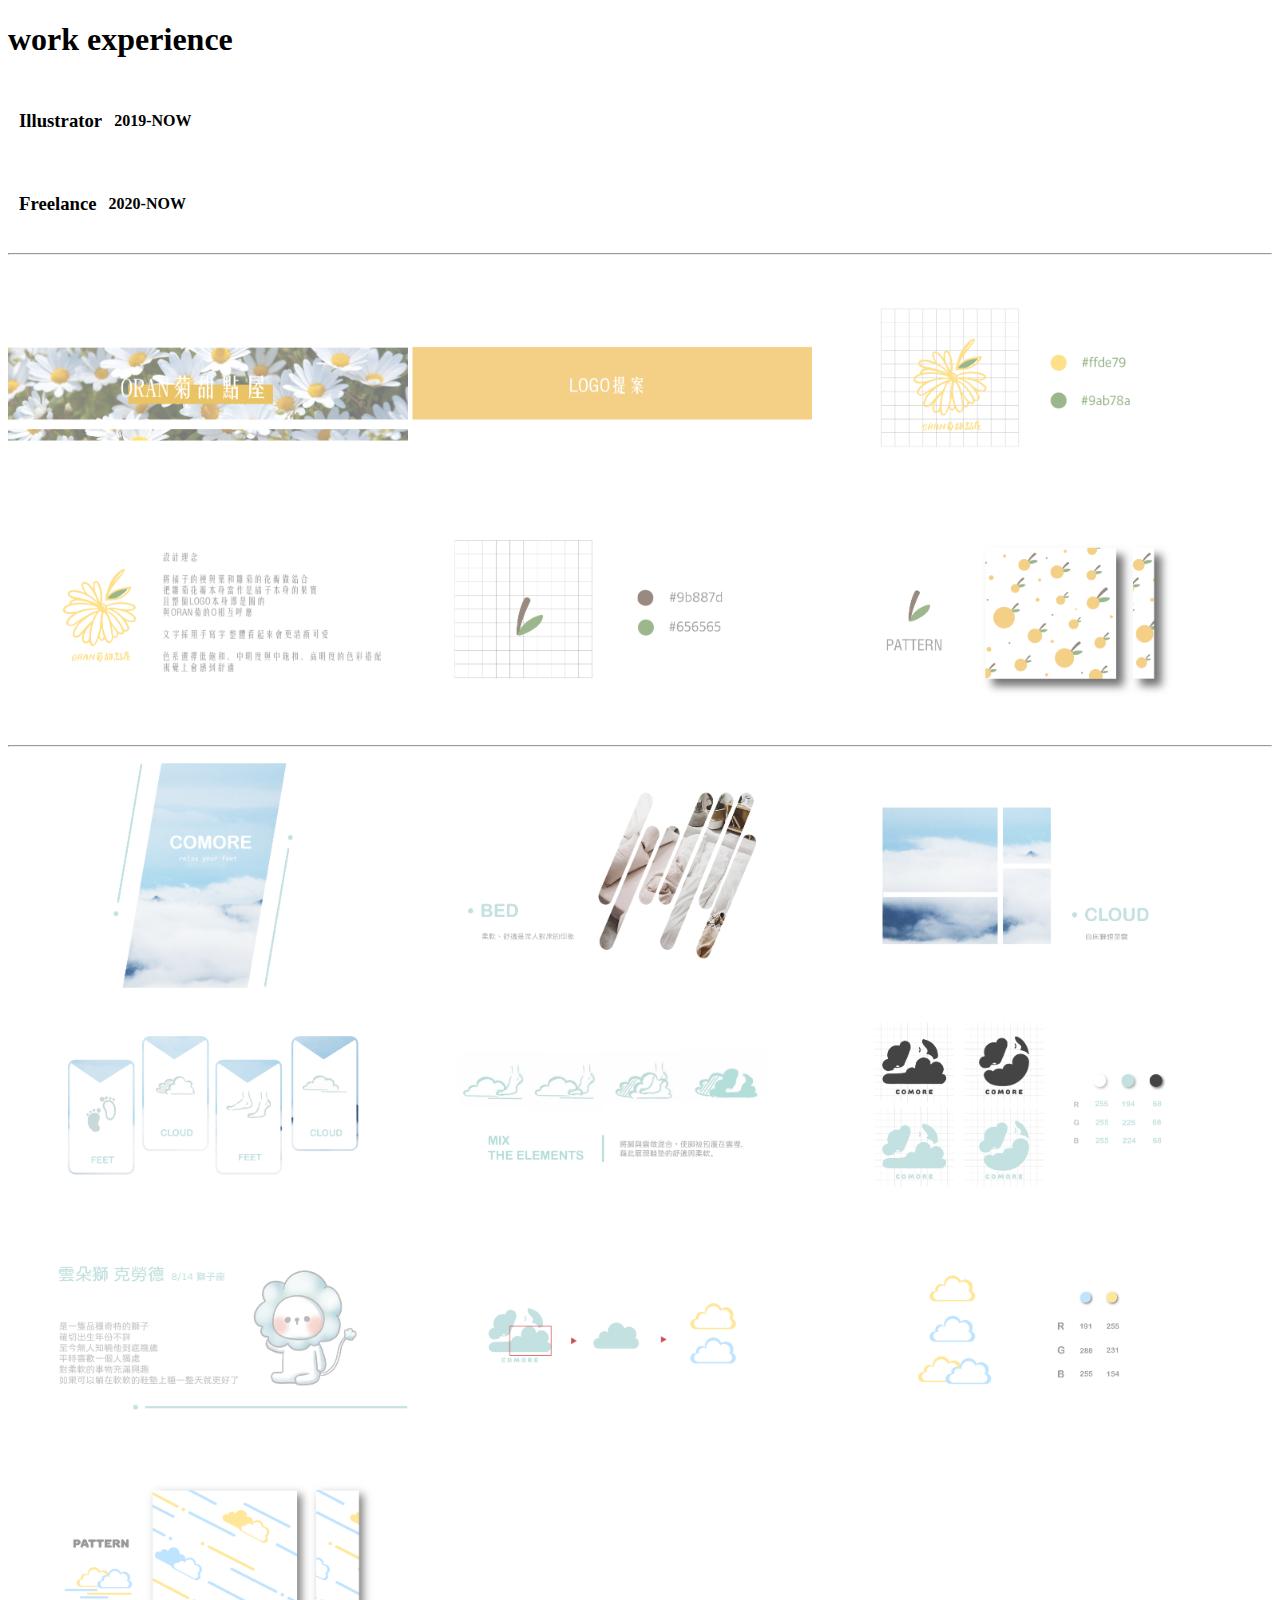
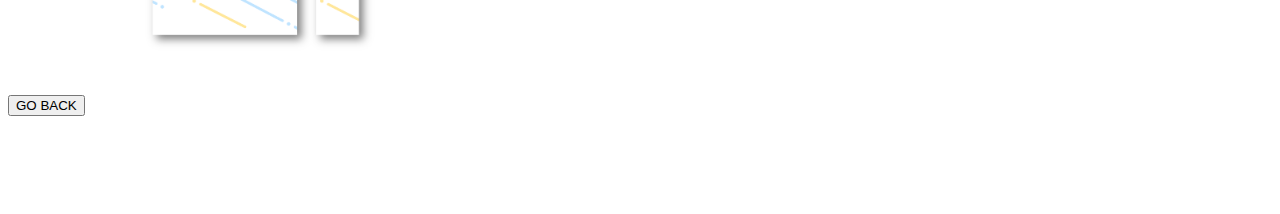
==== work experience.html @ 8ea212b9 "Add files via upload" ====
<!DOCTYPE html>
<html lang="en">
<head>
    <meta charset="UTF-8">
    <meta name="viewport" content="width=device-width, initial-scale=1.0">
    <title>Eleanor's Personal Site </title>
    <link rel="stylesheet" href=css/style01.css>
    <link rel="icon" href="favicon.ico">
</head>
<body>
    <h1> work experience </h1>
    <table cellspacing="10">
        <tr>
        <td><h3>Illustrator</h3></td>
        <td><h4>2019-NOW</h4></td>
        </tr>
    </table>

    <table cellspacing="10">
        <tr>
        <td><h3>Freelance</h3></td>
        <td><h4>2020-NOW</h4></td>
        </tr>
    </table>

<hr>


    <p>
        <img src="images/A.png"width="400">
        <img src="images/B.png"width="400">
        <img src="images/C.png"width="400">
        <img src="images/D.png"width="400">
        <img src="images/E.png"width="400">
        <img src="images/F.png"width="400">
    </p>
    <hr>


    <p>
        <img src="images/1.png"width="400">
        <img src="images/2.png"width="400">
        <img src="images/3.png"width="400">
        <img src="images/4.png"width="400">
        <img src="images/5.png"width="400">
        <img src="images/6.png"width="400">
        <img src="images/7.png"width="400">
        <img src="images/8.png"width="400">
        <img src="images/9.png"width="400">
        <img src="images/11.png"width="400">
    </p>

    <input type ="button" onclick="history.back()" value="GO BACK"></input>

    <br>
    <br>
    <br>
    <br>
    <br>
    <br>

</body>
</html>
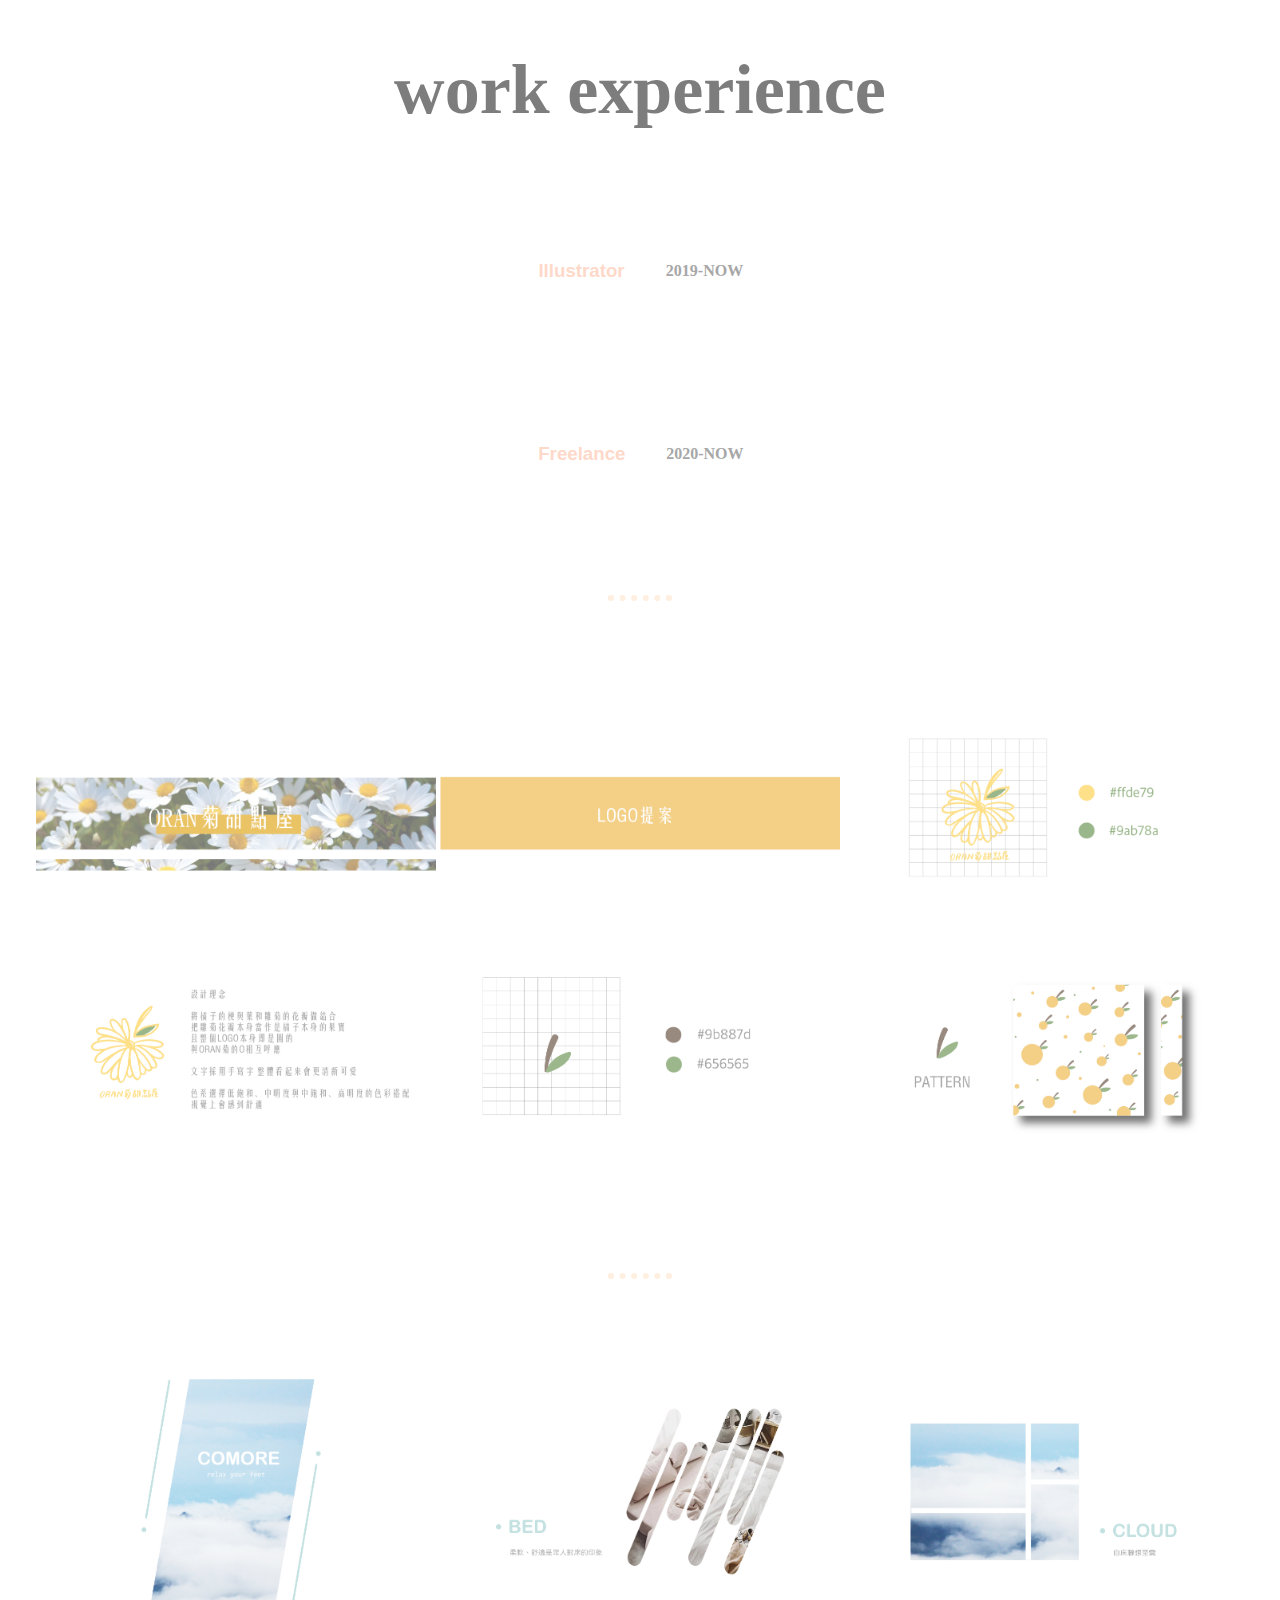
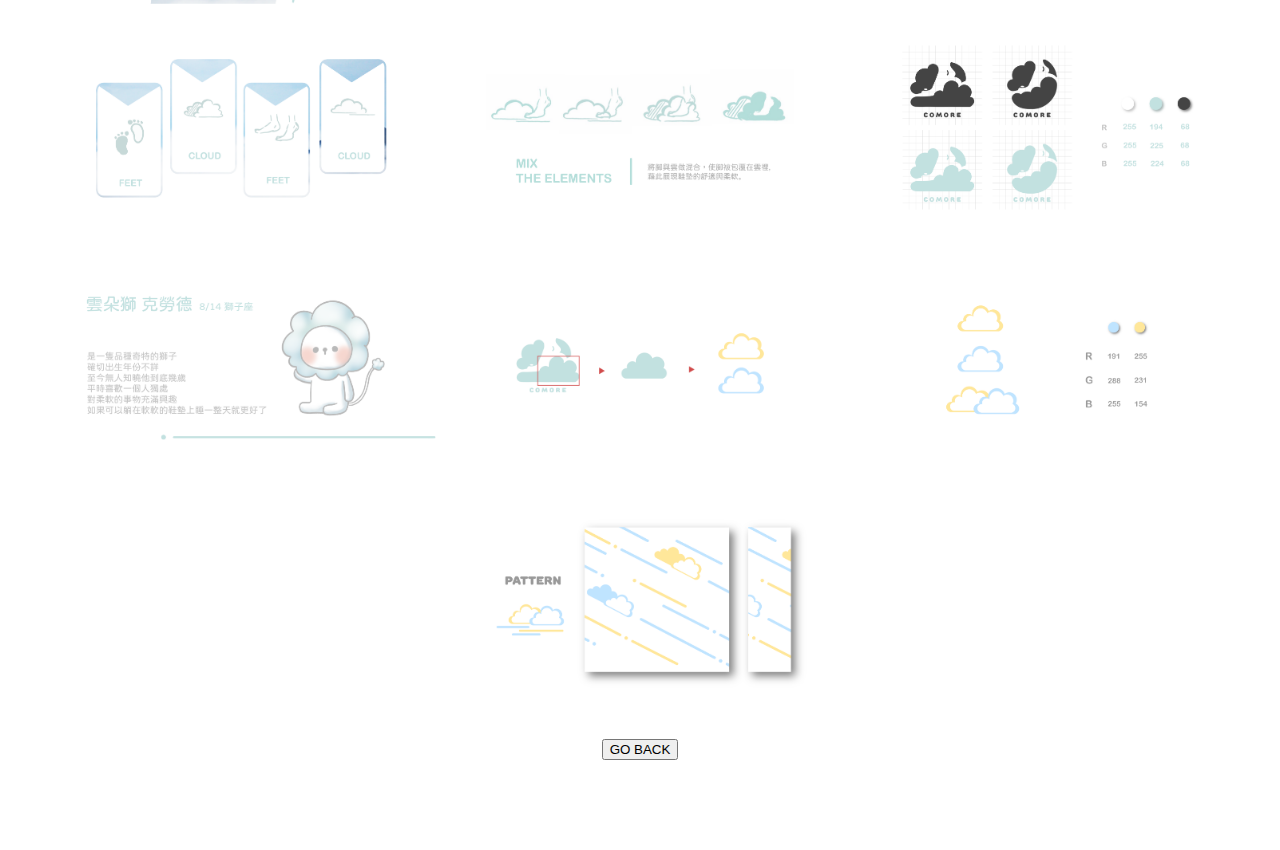
==== commit e9d6dba6: "Add files via upload" ====
--- a/work experience.html
+++ b/work experience.html
@@ -4,7 +4,7 @@
     <meta charset="UTF-8">
     <meta name="viewport" content="width=device-width, initial-scale=1.0">
     <title>Eleanor's Personal Site </title>
-    <link rel="stylesheet" href=css/style01.css>
+    <link rel="stylesheet" href=CSS/style01.css>
     <link rel="icon" href="favicon.ico">
 </head>
 <body>
